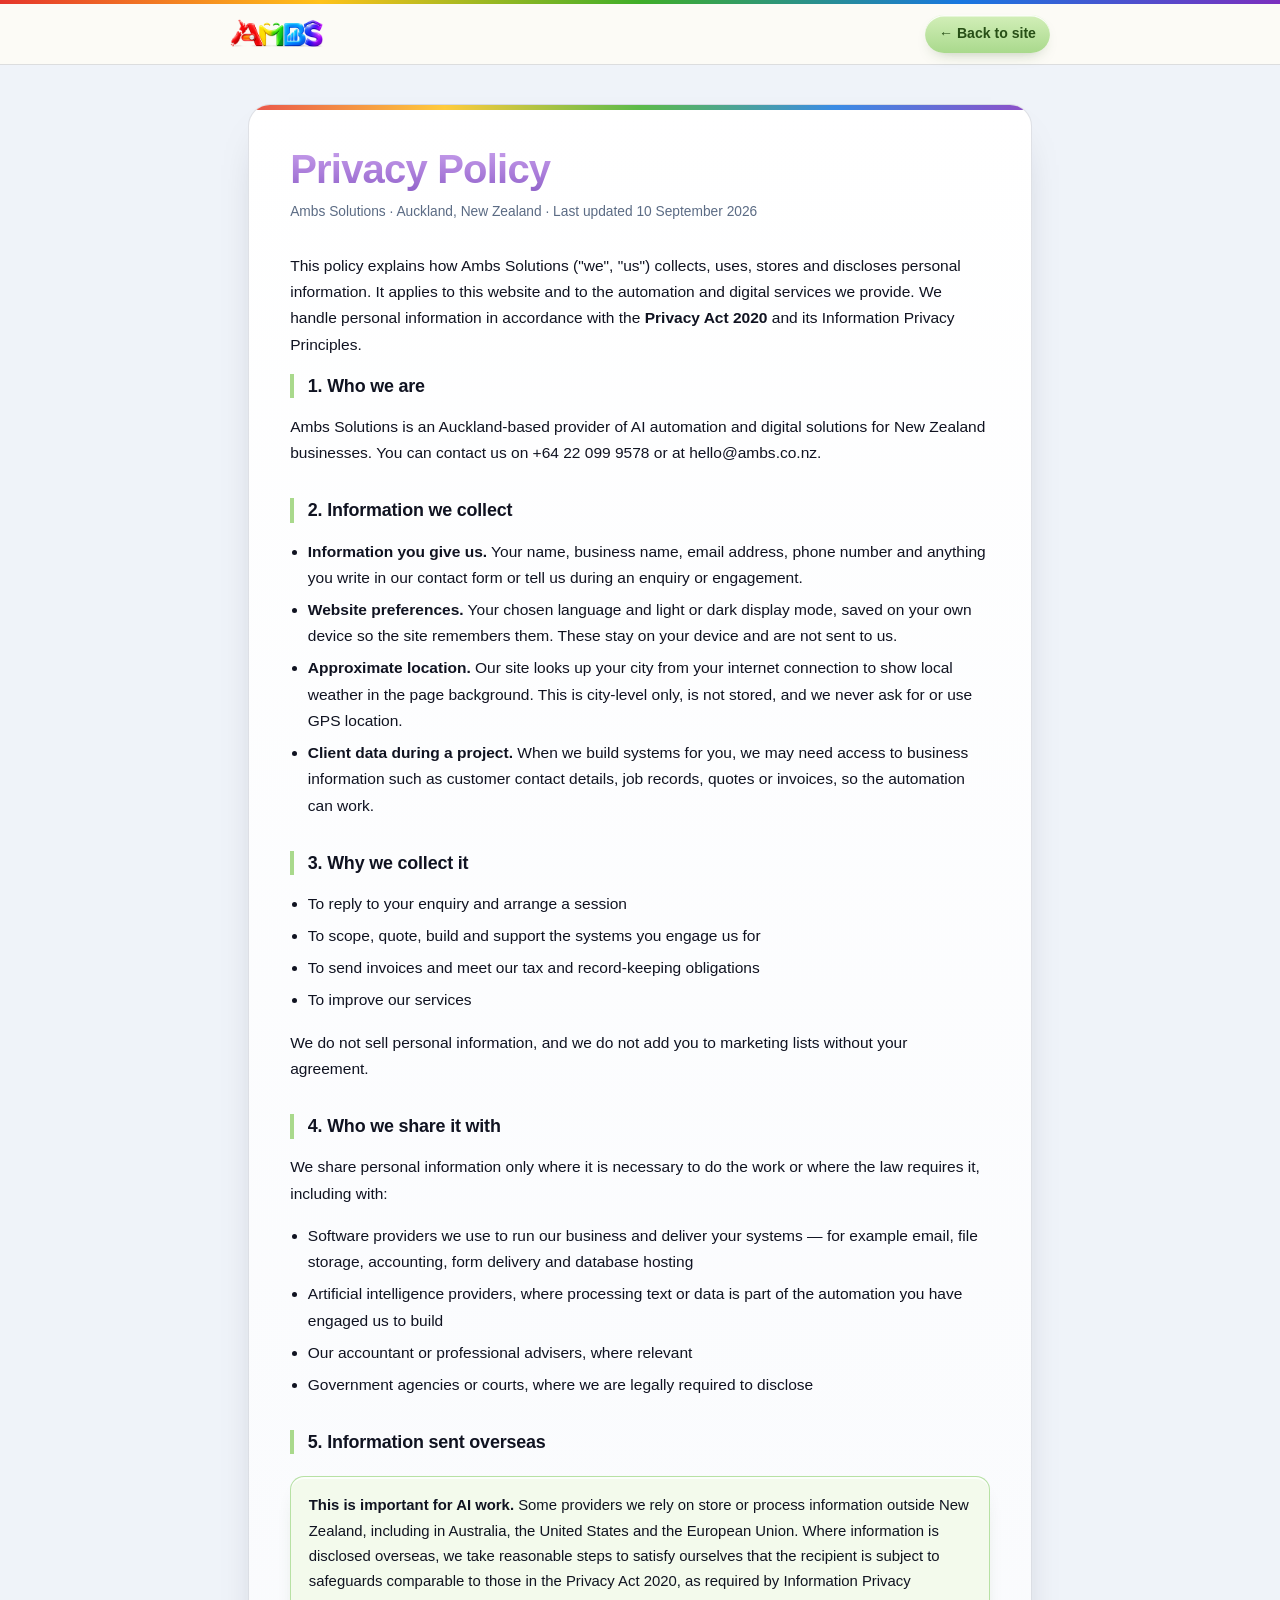
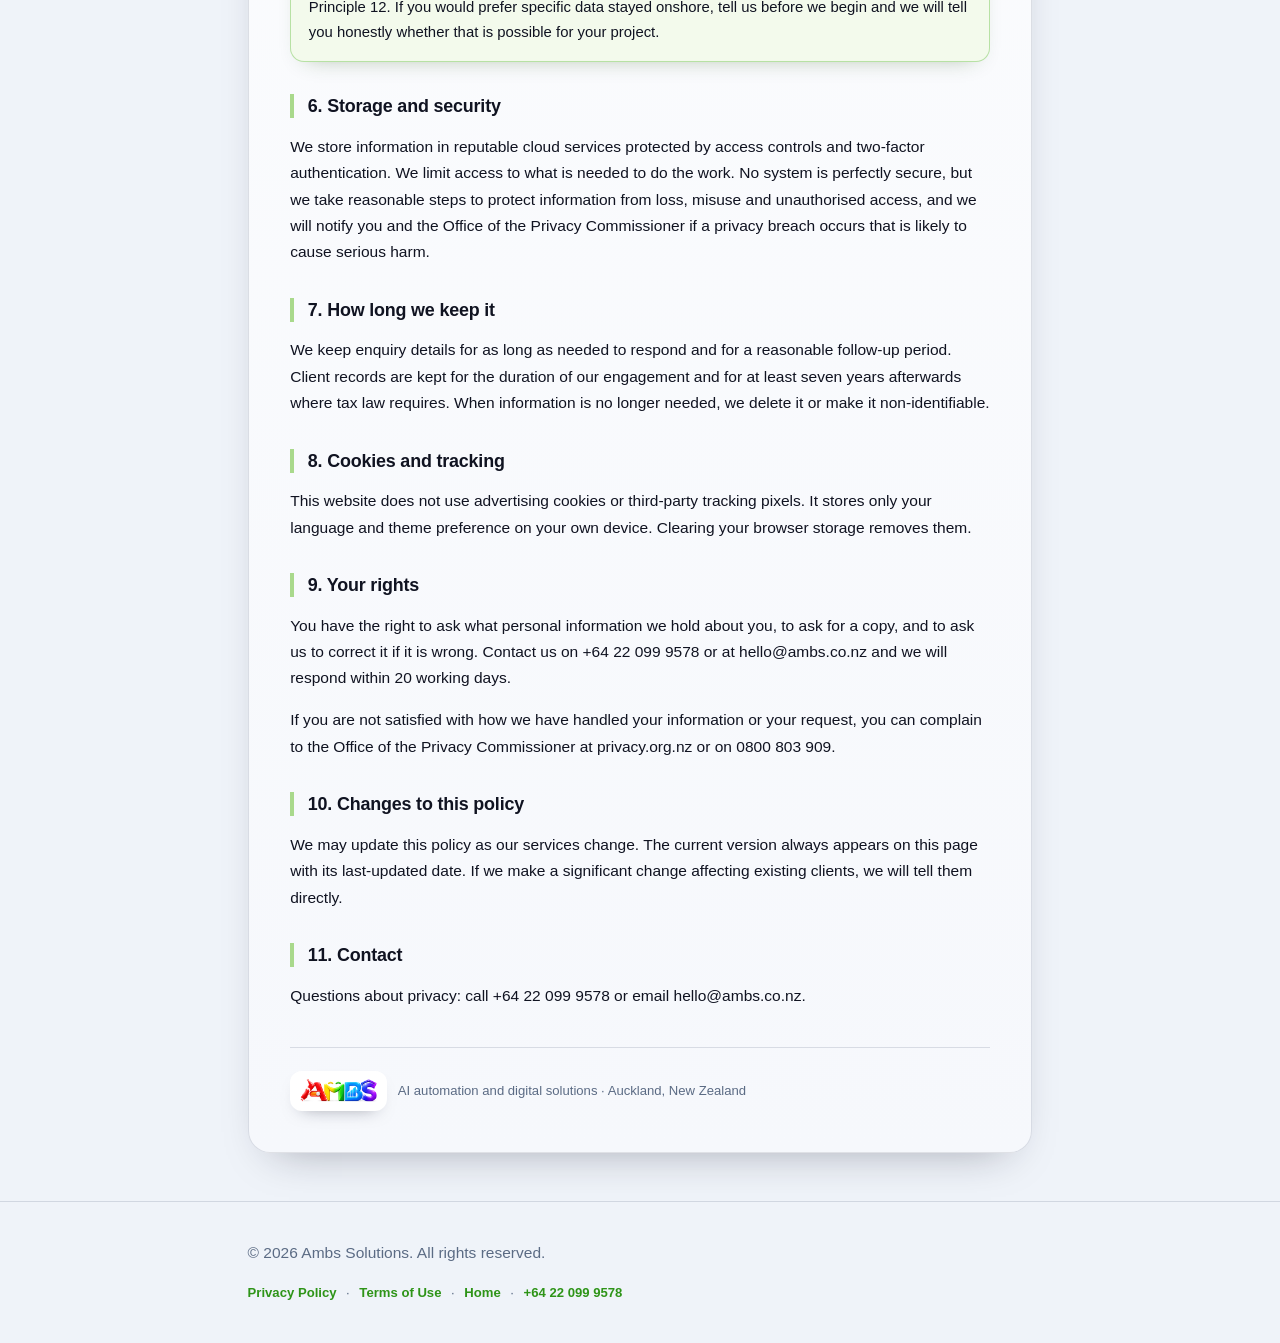
==== privacy.html @ 491fb0a9 "Add files via upload" ====
<!doctype html>
<html lang="en">
<head>
<meta charset="utf-8">
<meta name="viewport" content="width=device-width,initial-scale=1">
<title>Privacy Policy — Ambs Solutions</title>
<meta name="description" content="How Ambs Solutions collects, uses, stores and discloses personal information under the Privacy Act 2020.">
<meta name="robots" content="index,follow">
<link rel="canonical" href="https://ambs.co.nz/privacy.html">
<meta name="theme-color" content="#F7F6F0">
<link rel="icon" type="image/png" href="/favicon.png">
<link rel="apple-touch-icon" href="/apple-touch-icon.png">
<link rel="stylesheet" href="/style.css">
</head>
<body>
<header>
  <div class="wrap bar">
    <a class="mark" href="/"><img src="/logo.png" width="251" height="92" alt="AMBS Solutions" decoding="async"></a>
    <a class="back" href="/">← Back to site</a>
  </div>
</header>
<main>
  <div class="wrap">
    <article class="doc">
      <h1>Privacy Policy</h1>
      <p class="meta">Ambs Solutions · Auckland, New Zealand · Last updated 10 September 2026</p>

      <p>This policy explains how Ambs Solutions ("we", "us") collects, uses, stores and discloses personal information. It applies to this website and to the automation and digital services we provide. We handle personal information in accordance with the <strong>Privacy Act 2020</strong> and its Information Privacy Principles.</p>

      <h2>1. Who we are</h2>
      <p>Ambs Solutions is an Auckland-based provider of AI automation and digital solutions for New Zealand businesses. You can contact us on +64 22 099 9578 or at hello@ambs.co.nz.</p>

      <h2>2. Information we collect</h2>
      <ul>
        <li><strong>Information you give us.</strong> Your name, business name, email address, phone number and anything you write in our contact form or tell us during an enquiry or engagement.</li>
        <li><strong>Website preferences.</strong> Your chosen language and light or dark display mode, saved on your own device so the site remembers them. These stay on your device and are not sent to us.</li>
        <li><strong>Approximate location.</strong> Our site looks up your city from your internet connection to show local weather in the page background. This is city-level only, is not stored, and we never ask for or use GPS location.</li>
        <li><strong>Client data during a project.</strong> When we build systems for you, we may need access to business information such as customer contact details, job records, quotes or invoices, so the automation can work.</li>
      </ul>

      <h2>3. Why we collect it</h2>
      <ul>
        <li>To reply to your enquiry and arrange a session</li>
        <li>To scope, quote, build and support the systems you engage us for</li>
        <li>To send invoices and meet our tax and record-keeping obligations</li>
        <li>To improve our services</li>
      </ul>
      <p>We do not sell personal information, and we do not add you to marketing lists without your agreement.</p>

      <h2>4. Who we share it with</h2>
      <p>We share personal information only where it is necessary to do the work or where the law requires it, including with:</p>
      <ul>
        <li>Software providers we use to run our business and deliver your systems — for example email, file storage, accounting, form delivery and database hosting</li>
        <li>Artificial intelligence providers, where processing text or data is part of the automation you have engaged us to build</li>
        <li>Our accountant or professional advisers, where relevant</li>
        <li>Government agencies or courts, where we are legally required to disclose</li>
      </ul>

      <h2>5. Information sent overseas</h2>
      <div class="callout"><strong>This is important for AI work.</strong> Some providers we rely on store or process information outside New Zealand, including in Australia, the United States and the European Union. Where information is disclosed overseas, we take reasonable steps to satisfy ourselves that the recipient is subject to safeguards comparable to those in the Privacy Act 2020, as required by Information Privacy Principle 12. If you would prefer specific data stayed onshore, tell us before we begin and we will tell you honestly whether that is possible for your project.</div>

      <h2>6. Storage and security</h2>
      <p>We store information in reputable cloud services protected by access controls and two-factor authentication. We limit access to what is needed to do the work. No system is perfectly secure, but we take reasonable steps to protect information from loss, misuse and unauthorised access, and we will notify you and the Office of the Privacy Commissioner if a privacy breach occurs that is likely to cause serious harm.</p>

      <h2>7. How long we keep it</h2>
      <p>We keep enquiry details for as long as needed to respond and for a reasonable follow-up period. Client records are kept for the duration of our engagement and for at least seven years afterwards where tax law requires. When information is no longer needed, we delete it or make it non-identifiable.</p>

      <h2>8. Cookies and tracking</h2>
      <p>This website does not use advertising cookies or third-party tracking pixels. It stores only your language and theme preference on your own device. Clearing your browser storage removes them.</p>

      <h2>9. Your rights</h2>
      <p>You have the right to ask what personal information we hold about you, to ask for a copy, and to ask us to correct it if it is wrong. Contact us on +64 22 099 9578 or at hello@ambs.co.nz and we will respond within 20 working days.</p>
      <p>If you are not satisfied with how we have handled your information or your request, you can complain to the Office of the Privacy Commissioner at privacy.org.nz or on 0800 803 909.</p>

      <h2>10. Changes to this policy</h2>
      <p>We may update this policy as our services change. The current version always appears on this page with its last-updated date. If we make a significant change affecting existing clients, we will tell them directly.</p>

      <h2>11. Contact</h2>
      <p>Questions about privacy: call +64 22 099 9578 or email hello@ambs.co.nz.</p>
      <div class="doc-foot-brand">
        <img src="/logo.png" width="251" height="92" alt="AMBS Solutions" decoding="async">
        <span>AI automation and digital solutions · Auckland, New Zealand</span>
      </div>
    </article>
  </div>
</main>
<footer>
  <div class="wrap">
    <p>© 2026 Ambs Solutions. All rights reserved.</p>
    <div class="legal-links">
      <a href="/privacy.html">Privacy Policy</a> ·
      <a href="/terms.html">Terms of Use</a> ·
      <a href="/">Home</a> ·
      <a href="tel:+64220999578">+64 22 099 9578</a>
    </div>
  </div>
</footer>
</body>
</html>
---- style.css ----
:root{--ink:#101321;--paper:#EFF3F9;--white:#fff;--line:rgba(30,45,80,.14);--slate:#5B6B84;--green:#2E9418;--soft:#D3EFB9}
*{box-sizing:border-box}
body{margin:0;background:var(--paper);color:var(--ink);
  font-family:Arial,"Helvetica Neue",Helvetica,"Noto Sans SC","Noto Sans Devanagari","Noto Sans Gurmukhi",sans-serif;
  line-height:1.7;-webkit-font-smoothing:antialiased}
a{color:#2E9418}
.wrap{max-width:820px;margin:0 auto;padding:0 1.1rem}
header{background:rgba(252,251,246,.96);border-bottom:1px solid var(--line);position:sticky;top:0;z-index:10}
.bar{display:flex;align-items:center;justify-content:space-between;gap:1rem;padding:.7rem 0}
.mark{font-weight:800;font-size:1.15rem;text-decoration:none;color:var(--ink);letter-spacing:-.02em}
.mark span{background:linear-gradient(180deg,#7ED63F,#2E9418);-webkit-background-clip:text;background-clip:text;color:transparent}
.back{display:inline-flex;align-items:center;gap:.4rem;text-decoration:none;font-weight:700;font-size:.88rem;
  background:linear-gradient(180deg,#D3EFB9,#A9D98C);color:#274F16;padding:.5em 1em;border-radius:999px;
  box-shadow:0 7px 16px -9px rgba(39,79,22,.4),inset 0 1.5px 0 rgba(255,255,255,.9)}
.back:hover{background:linear-gradient(180deg,#6FCB3A,#2E9418);color:#fff}
main{padding:2.4rem 0 3rem}
.doc{background:linear-gradient(180deg,#fff,#F6F8FC);border:1px solid var(--line);border-radius:22px;
  padding:clamp(1.4rem,4vw,2.6rem);box-shadow:0 20px 44px -26px rgba(20,23,43,.4),inset 0 2px 0 rgba(255,255,255,.9)}
h1{font-size:clamp(1.8rem,5vw,2.5rem);line-height:1.15;margin:0 0 .5rem;letter-spacing:-.02em}
.meta{color:var(--slate);font-size:.86rem;margin:0 0 1.8rem}
h2{font-size:1.12rem;margin:2rem 0 .6rem;letter-spacing:-.01em}
h2:first-of-type{margin-top:1rem}
p,li{font-size:.97rem}
ul{padding-left:1.1rem}
li{margin:.35rem 0}
.callout{background:#F3FAEC;border:1px solid rgba(70,179,31,.35);border-radius:14px;padding:1rem 1.1rem;margin:1.4rem 0;font-size:.93rem}
footer{border-top:1px solid var(--line);padding:1.4rem 0 2.4rem;color:var(--slate);font-size:.82rem}
footer a{text-decoration:none;font-weight:600}
.legal-links{display:flex;gap:.6rem;flex-wrap:wrap;margin-top:.4rem}
@media(prefers-color-scheme:dark){
  :root{--ink:#E9EDF9;--paper:#0F1428;--line:rgba(233,237,249,.14);--slate:#A7B1CC}
  header{background:rgba(15,20,40,.96)}
  .mark{color:#E9EDF9}
  .doc{background:linear-gradient(180deg,#161C33,#101528)}
  .callout{background:rgba(143,226,74,.10);border-color:rgba(143,226,74,.3)}
}


/* brand chrome to match the main site */
body{position:relative}
body::before{content:"";position:fixed;inset:0 0 auto 0;height:4px;z-index:20;
  background:linear-gradient(90deg,#E5352B,#FFC21A,#3FAE29,#1877E0,#7B2FBE)}
header{padding-top:4px}
.mark img{height:34px;width:auto;max-width:none;display:block}
.doc{position:relative;overflow:hidden}
.doc::before{content:"";position:absolute;inset:0 0 auto 0;height:5px;
  background:linear-gradient(90deg,#E5352B,#FFC21A,#3FAE29,#1877E0,#7B2FBE);opacity:.85}
h1{background:linear-gradient(180deg,#C9A2ED 0%,#A97BD9 62%,#8F63C9 100%);
  -webkit-background-clip:text;background-clip:text;color:transparent;
  filter:drop-shadow(0 2px 0 rgba(255,255,255,.7))}
h2{color:#101321;padding-left:.85rem;border-left:4px solid #A9D98C;line-height:1.35}
.callout{box-shadow:inset 0 2px 0 rgba(255,255,255,.8),0 10px 22px -16px rgba(39,79,22,.45)}
.doc-foot-brand{display:flex;align-items:center;gap:.7rem;margin-top:2.4rem;padding-top:1.4rem;
  border-top:1px solid var(--line)}
.doc-foot-brand img{height:40px;width:auto;background:#fff;border-radius:12px;padding:6px 10px;
  box-shadow:0 8px 18px -12px rgba(20,23,43,.5),inset 0 1.5px 0 rgba(255,255,255,.9)}
.doc-foot-brand span{font-size:.82rem;color:var(--slate)}
footer .legal-links a{color:#2E9418}
@media(prefers-color-scheme:dark){
  h1{background:linear-gradient(180deg,#D6B6F5,#A97BD9);-webkit-background-clip:text;background-clip:text;
     color:transparent;filter:drop-shadow(0 2px 0 rgba(0,0,0,.5))}
  h2{color:#E9EDF9;border-left-color:#6FCB3A}
}
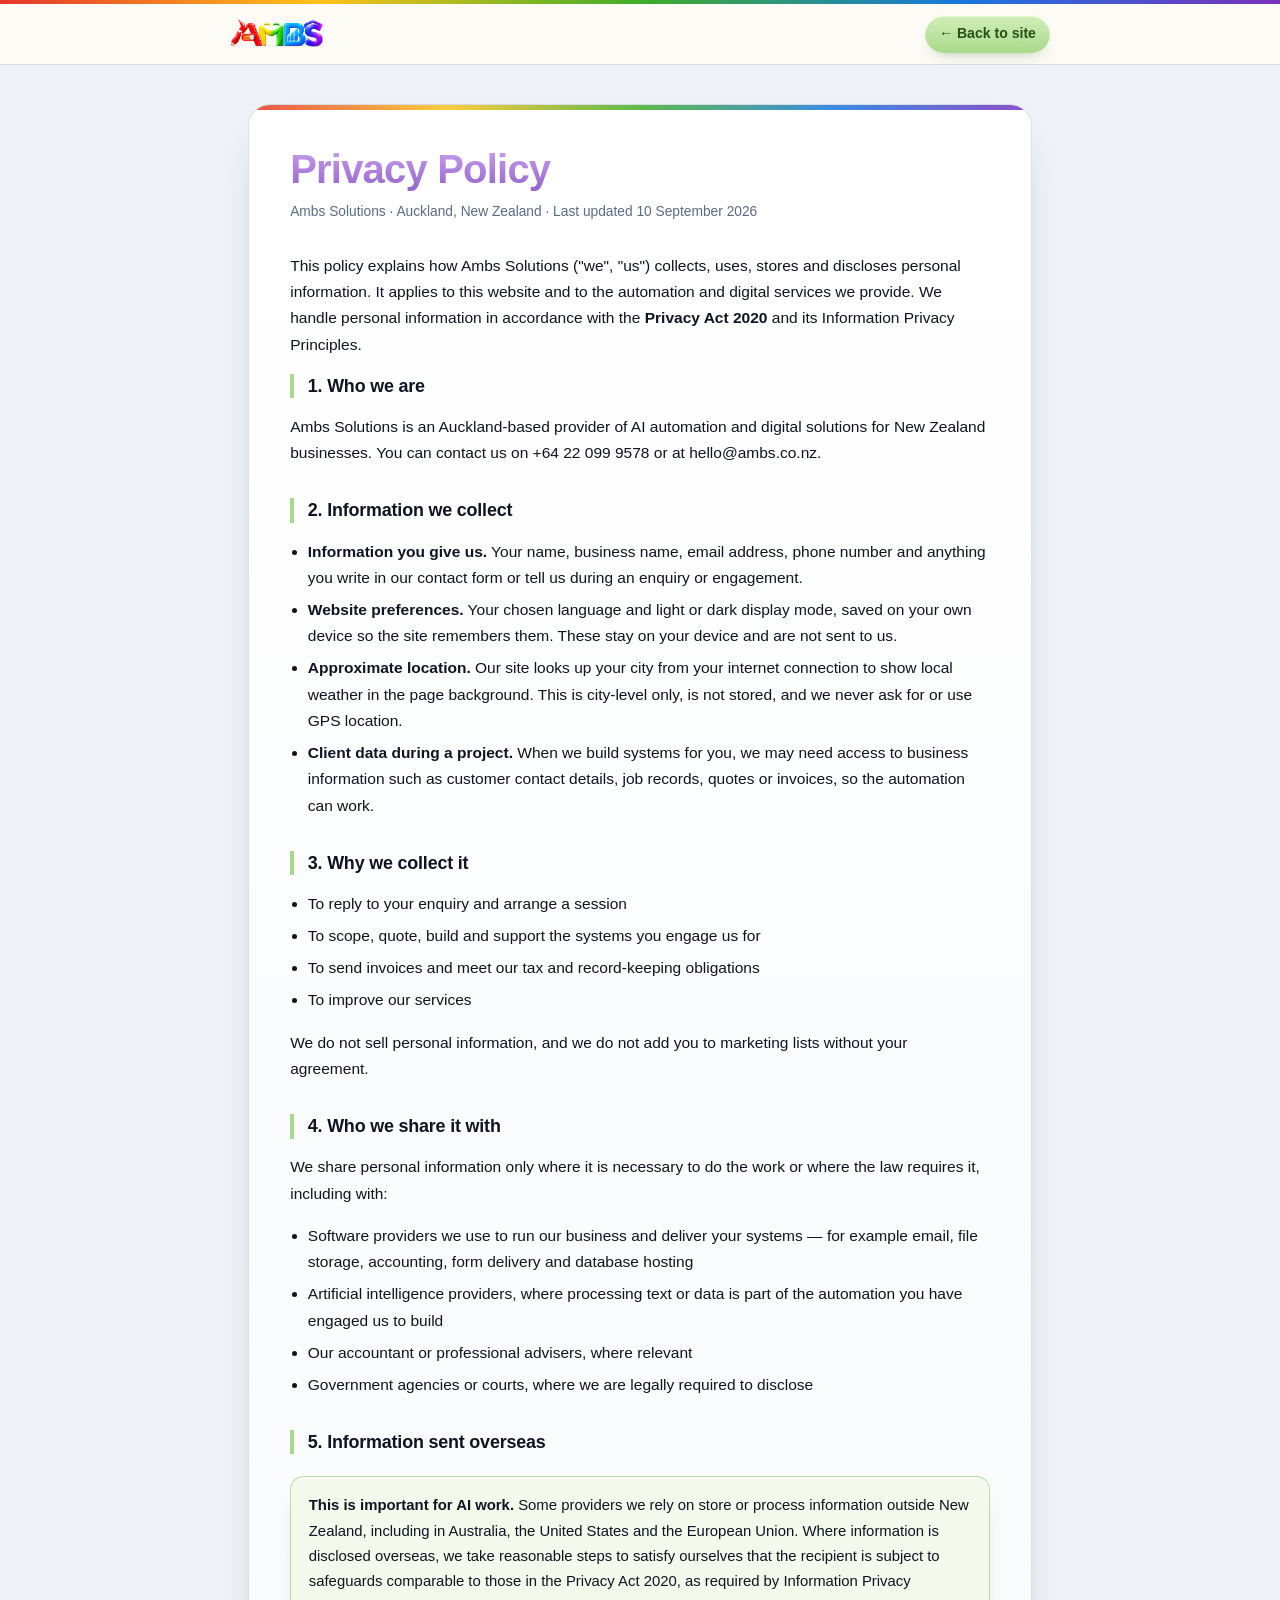
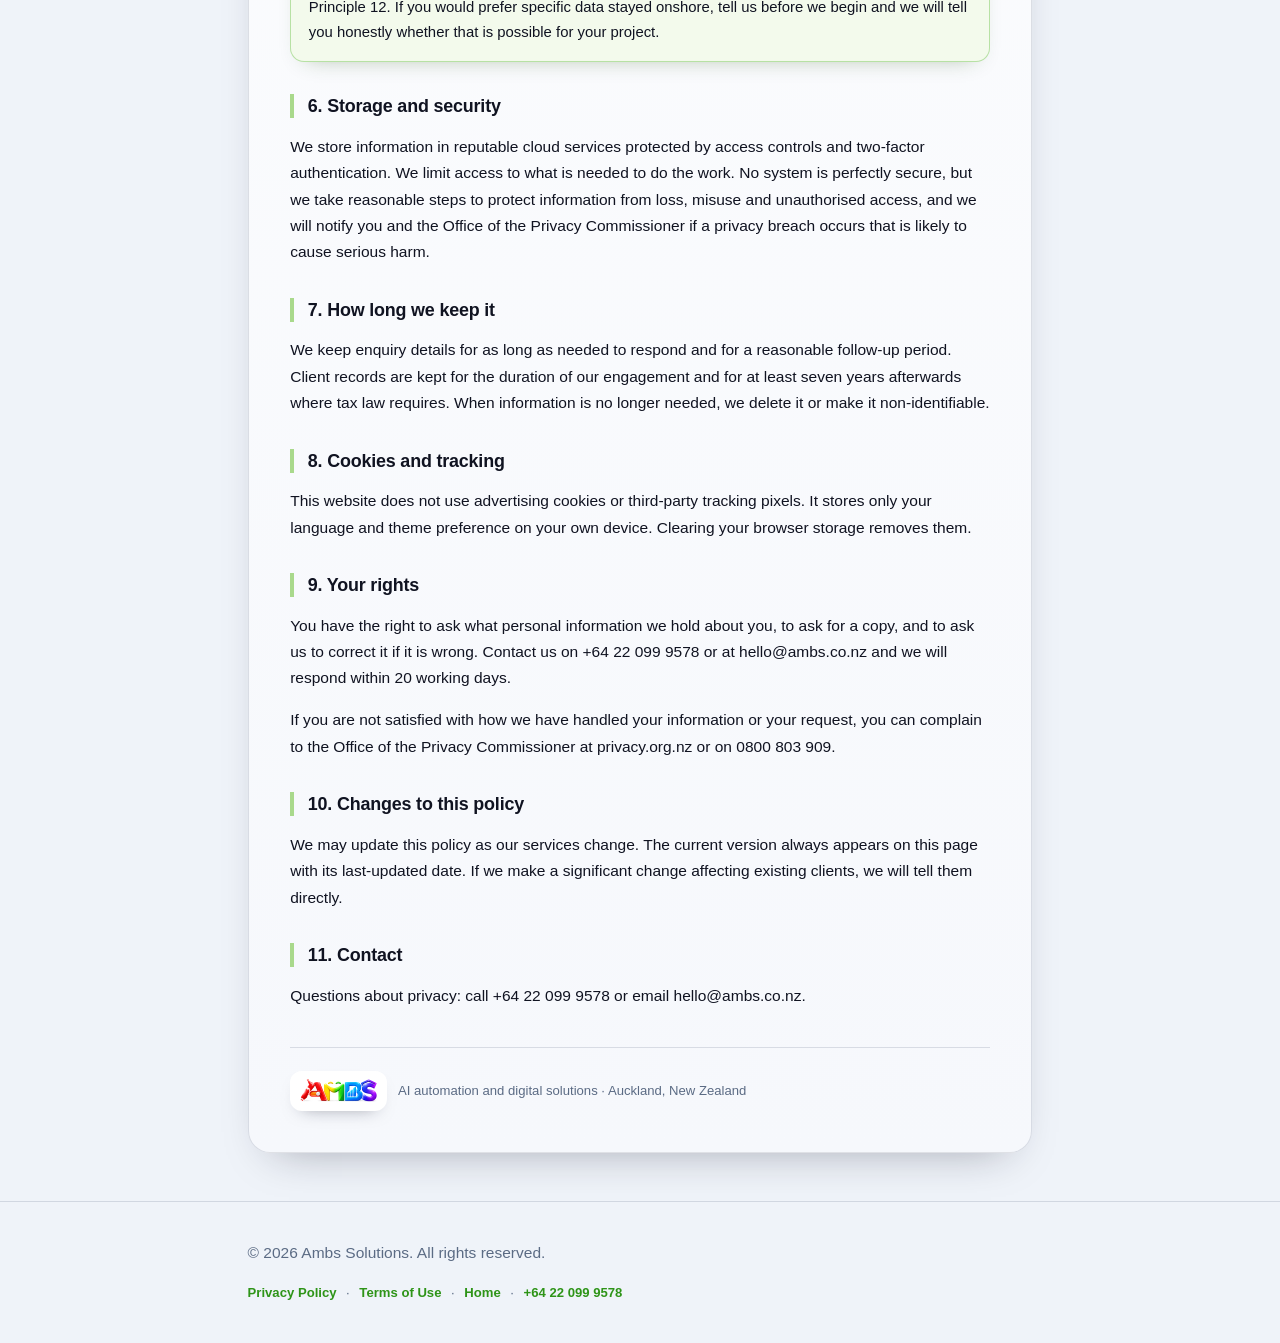
==== commit 6a061ebc: "Add files via upload" ====
--- a/privacy.html
+++ b/privacy.html
@@ -15,7 +15,7 @@
 <body>
 <header>
   <div class="wrap bar">
-    <a class="mark" href="/"><img src="/logo.png" width="251" height="92" alt="AMBS Solutions" decoding="async"></a>
+    <a class="mark" href="/"><img src="/logo.png" width="613" height="224" alt="AMBS Solutions" decoding="async"></a>
     <a class="back" href="/">← Back to site</a>
   </div>
 </header>
@@ -78,7 +78,7 @@
       <h2>11. Contact</h2>
       <p>Questions about privacy: call +64 22 099 9578 or email hello@ambs.co.nz.</p>
       <div class="doc-foot-brand">
-        <img src="/logo.png" width="251" height="92" alt="AMBS Solutions" decoding="async">
+        <img src="/logo.png" width="613" height="224" alt="AMBS Solutions" decoding="async">
         <span>AI automation and digital solutions · Auckland, New Zealand</span>
       </div>
     </article>
